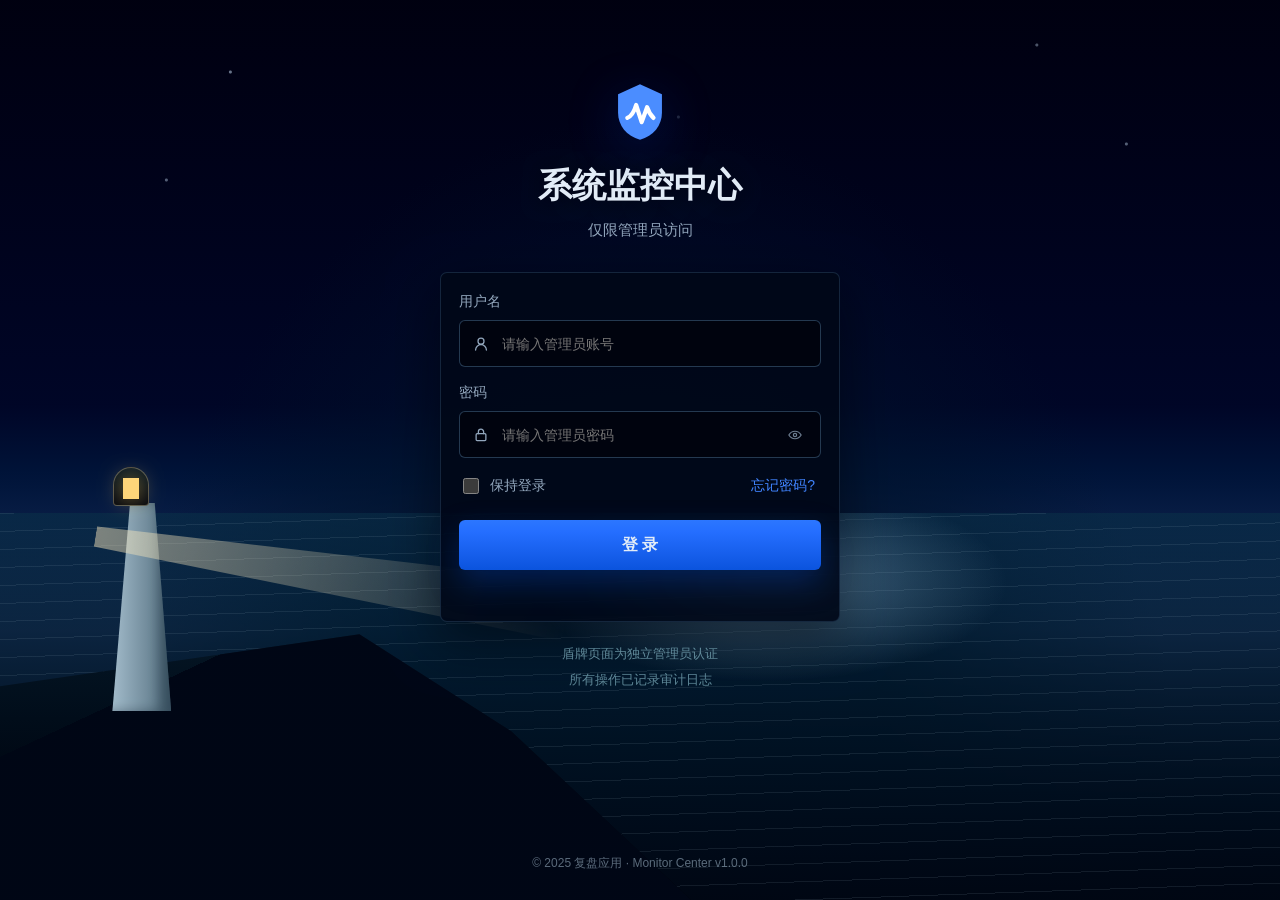
==== frontend/monitor/index.html @ ed0d32d6 "hotfix:logging entering issue" ====
<!doctype html>
<html lang="zh-CN">
  <head>
    <meta charset="UTF-8" />
    <meta name="viewport" content="width=device-width, initial-scale=1.0" />
    <meta http-equiv="Cache-Control" content="no-store, no-cache, must-revalidate, max-age=0" />
    <meta http-equiv="Pragma" content="no-cache" />
    <meta http-equiv="Expires" content="0" />
    <title>系统监控中心</title>
    <link rel="stylesheet" href="./styles.css?v=20260526-monitor-10" />
  </head>
  <body>
    <main id="monitor-app"></main>
    <script src="./app.js?v=20260526-monitor-10"></script>
  </body>
</html>
---- frontend/monitor/styles.css ----
:root {
  color-scheme: dark;
  --bg: oklch(14% 0.04 252);
  --panel: oklch(20% 0.035 252 / 0.9);
  --panel-2: oklch(24% 0.04 252 / 0.78);
  --line: oklch(42% 0.055 250 / 0.55);
  --line-soft: oklch(36% 0.045 250 / 0.38);
  --text: oklch(94% 0.018 250);
  --muted: oklch(72% 0.04 250);
  --faint: oklch(58% 0.04 250);
  --blue: oklch(64% 0.21 262);
  --blue-2: oklch(54% 0.22 262);
  --cyan: oklch(76% 0.15 210);
  --green: oklch(72% 0.18 142);
  --yellow: oklch(79% 0.16 84);
  --orange: oklch(70% 0.2 48);
  --red: oklch(66% 0.23 28);
  --violet: oklch(67% 0.23 303);
  --shadow: 0 24px 80px oklch(5% 0.03 252 / 0.5);
  font-family: "Microsoft YaHei UI", "Segoe UI", "PingFang SC", sans-serif;
}

* {
  box-sizing: border-box;
}

html,
body,
#monitor-app {
  min-height: 100%;
}

body {
  margin: 0;
  background:
    radial-gradient(circle at 20% 5%, oklch(27% 0.08 252 / 0.55), transparent 34rem),
    radial-gradient(circle at 78% 0%, oklch(22% 0.06 212 / 0.42), transparent 32rem),
    linear-gradient(180deg, oklch(12% 0.035 252), oklch(9% 0.035 252));
  color: var(--text);
}

button,
input {
  font: inherit;
}

button {
  color: inherit;
}

.monitor-login {
  min-height: 100vh;
  min-height: 100svh;
  display: grid;
  place-items: stretch;
  padding: 0;
  overflow: hidden;
  background:
    radial-gradient(circle at 50% 20%, oklch(24% 0.09 252 / 0.45), transparent 23rem),
    linear-gradient(180deg, oklch(9% 0.045 252), oklch(17% 0.07 256) 42%, oklch(12% 0.04 252));
}

.login-frame {
  position: relative;
  width: 100%;
  min-height: 100vh;
  min-height: 100svh;
  border: 0;
  border-radius: 0;
  overflow: hidden;
  box-shadow: inset 0 0 0 1px oklch(80% 0.08 252 / 0.04);
  background: oklch(10% 0.055 252);
}

.login-sky {
  position: absolute;
  inset: 0;
  background:
    radial-gradient(circle at 18% 8%, oklch(85% 0.04 250 / 0.55) 0 1px, transparent 2px),
    radial-gradient(circle at 81% 5%, oklch(85% 0.04 250 / 0.4) 0 1px, transparent 2px),
    radial-gradient(circle at 13% 20%, oklch(85% 0.04 250 / 0.45) 0 1px, transparent 2px),
    radial-gradient(circle at 88% 16%, oklch(85% 0.04 250 / 0.45) 0 1px, transparent 2px),
    radial-gradient(circle at 53% 13%, oklch(85% 0.04 250 / 0.18) 0 1px, transparent 2px),
    radial-gradient(ellipse at 50% 105%, oklch(18% 0.055 248 / 0.86) 0 32%, transparent 62%),
    linear-gradient(180deg, oklch(8% 0.055 253) 0%, oklch(14% 0.075 255) 45%, oklch(34% 0.085 268) 70%, oklch(12% 0.045 246) 100%);
}

.login-sea {
  position: absolute;
  inset: auto 0 0 0;
  height: 43%;
  background:
    radial-gradient(ellipse at 60% 18%, oklch(72% 0.06 238 / 0.55), transparent 22%),
    repeating-linear-gradient(178deg, oklch(74% 0.035 232 / 0.12) 0 1px, transparent 1px 18px),
    linear-gradient(180deg, oklch(30% 0.06 240 / 0.55), oklch(12% 0.04 240));
}

.login-cliff {
  position: absolute;
  left: 0;
  bottom: 0;
  width: 54%;
  height: 36%;
  background:
    linear-gradient(155deg, transparent 0 28%, oklch(12% 0.045 242) 28% 100%),
    linear-gradient(180deg, oklch(22% 0.04 246), oklch(7% 0.03 246));
  clip-path: polygon(0 34%, 52% 18%, 74% 48%, 100% 100%, 0 100%);
}

.lighthouse {
  position: absolute;
  left: clamp(34px, 8vw, 118px);
  bottom: clamp(170px, 21vh, 260px);
  width: clamp(58px, 6vw, 92px);
  height: clamp(205px, 28vh, 325px);
}

.lighthouse::before {
  content: "";
  position: absolute;
  inset: 44px 8px 0 10px;
  background: linear-gradient(90deg, oklch(78% 0.035 235), oklch(52% 0.04 235));
  clip-path: polygon(30% 0, 72% 0, 100% 100%, 0 100%);
  box-shadow: inset -12px 0 12px oklch(17% 0.04 235 / 0.35);
}

.lighthouse::after {
  content: "";
  position: absolute;
  left: -4px;
  top: 48px;
  width: min(48vw, 620px);
  height: 72px;
  transform: rotate(9deg);
  transform-origin: 40px 16px;
  background: linear-gradient(90deg, oklch(93% 0.06 88 / 0.48), transparent 78%);
  clip-path: polygon(0 36%, 100% 0, 100% 100%, 0 64%);
  filter: blur(0.5px);
}

.lamp {
  position: absolute;
  left: 11px;
  top: 8px;
  width: 36px;
  height: 39px;
  border-radius: 18px 18px 4px 4px;
  background: linear-gradient(180deg, oklch(20% 0.035 246), oklch(10% 0.035 246));
  border: 1px solid oklch(78% 0.05 88 / 0.4);
}

.lamp::after {
  content: "";
  position: absolute;
  inset: 10px 9px 6px;
  background: oklch(89% 0.12 86);
  box-shadow: 0 0 22px oklch(88% 0.15 86 / 0.7);
}

.login-panel {
  position: relative;
  z-index: 1;
  width: min(560px, calc(100% - 48px));
  margin: clamp(48px, 9vh, 104px) auto 0;
  text-align: center;
}

.brand-mark {
  width: 54px;
  height: 62px;
  margin: 0 auto 20px;
  display: grid;
  place-items: center;
  color: var(--text);
  filter: drop-shadow(0 12px 24px oklch(34% 0.18 262 / 0.35));
}

.brand-mark svg {
  width: 100%;
  height: 100%;
}

.login-panel h1 {
  margin: 0;
  font-size: clamp(28px, 6vw, 34px);
  letter-spacing: 0;
  font-weight: 800;
  text-shadow: 0 2px 18px oklch(8% 0.04 252 / 0.65);
}

.login-panel .subtitle {
  margin: 12px 0 32px;
  color: var(--muted);
  font-size: 15px;
}

.login-card {
  width: min(400px, 100%);
  margin: 0 auto;
  text-align: left;
  padding: 20px 18px 18px;
  border-radius: 7px;
  background: oklch(13% 0.045 252 / 0.92);
  border: 1px solid oklch(38% 0.06 250 / 0.5);
  box-shadow: 0 18px 50px oklch(5% 0.04 252 / 0.5);
}

.field {
  display: grid;
  gap: 9px;
  margin-bottom: 17px;
  color: var(--muted);
  font-size: 14px;
}

.input-row {
  height: 47px;
  display: flex;
  align-items: center;
  gap: 10px;
  border: 1px solid oklch(39% 0.055 250 / 0.8);
  border-radius: 6px;
  background: oklch(10% 0.035 252 / 0.9);
  padding: 0 12px;
}

.input-row svg {
  width: 18px;
  height: 18px;
  color: var(--muted);
  flex: 0 0 auto;
}

.input-row input {
  width: 100%;
  border: 0;
  outline: 0;
  background: transparent;
  color: var(--text);
}

.reveal-button {
  width: 28px;
  height: 28px;
  border: 0;
  background: transparent;
  display: grid;
  place-items: center;
  cursor: pointer;
  opacity: 0.75;
}

.login-options {
  display: flex;
  align-items: center;
  justify-content: space-between;
  margin: 2px 0 23px;
  font-size: 14px;
  color: var(--muted);
}

.checkbox {
  display: flex;
  align-items: center;
  gap: 8px;
}

.checkbox input {
  width: 16px;
  height: 16px;
  accent-color: var(--blue);
}

.linklike {
  border: 0;
  background: transparent;
  color: var(--blue);
  cursor: pointer;
}

.login-submit {
  border: 0;
  border-radius: 6px;
  cursor: pointer;
  background: linear-gradient(180deg, oklch(61% 0.23 262), oklch(50% 0.22 262));
  color: var(--text);
  font-weight: 800;
  box-shadow: 0 13px 30px oklch(45% 0.2 262 / 0.35);
}

.login-submit {
  width: 100%;
  height: 50px;
  font-size: 16px;
}

.login-note {
  margin: clamp(16px, 2.6vh, 28px) auto 0;
  display: grid;
  gap: 8px;
  place-items: center;
  color: oklch(69% 0.055 220 / 0.8);
  font-size: 13px;
  text-align: center;
}

.login-error {
  min-height: 21px;
  margin-top: 12px;
  color: var(--red);
  font-size: 13px;
  text-align: center;
}

.login-footer {
  position: absolute;
  left: 0;
  right: 0;
  bottom: 28px;
  z-index: 1;
  text-align: center;
  color: oklch(72% 0.035 240 / 0.62);
  font-size: 12px;
}

.dashboard {
  min-height: 100vh;
  display: grid;
  grid-template-columns: clamp(168px, 10.8vw, 196px) minmax(0, 1fr);
  background:
    radial-gradient(circle at 95% 0%, oklch(26% 0.075 250 / 0.42), transparent 36rem),
    linear-gradient(180deg, oklch(10% 0.045 252), oklch(8% 0.03 252));
}

.sidebar {
  position: sticky;
  top: 0;
  height: 100vh;
  padding: clamp(16px, 1.35vw, 22px) 14px;
  border-right: 1px solid var(--line-soft);
  background: linear-gradient(180deg, oklch(12% 0.045 252 / 0.96), oklch(9% 0.035 252 / 0.96));
}

.side-brand {
  display: flex;
  align-items: center;
  gap: 10px;
  margin-bottom: 25px;
  font-size: 18px;
  font-weight: 800;
}

.mini-mark {
  width: 29px;
  height: 34px;
  flex: 0 0 auto;
}

.side-nav {
  display: grid;
  gap: 8px;
}

.side-nav button,
.logout-button {
  display: flex;
  align-items: center;
  gap: 12px;
  min-height: 45px;
  border: 0;
  border-radius: 6px;
  background: transparent;
  color: var(--muted);
  padding: 0 12px;
  cursor: pointer;
  text-align: left;
}

.side-nav .active {
  color: oklch(84% 0.13 258);
  background: oklch(28% 0.09 258 / 0.48);
}

.side-nav svg,
.logout-button svg {
  width: 18px;
  height: 18px;
}

.logout-button {
  position: absolute;
  bottom: 26px;
  left: 17px;
  color: var(--red);
}

.main {
  min-width: 0;
  width: min(100%, 1760px);
  margin: 0 auto;
  padding: clamp(14px, 1.2vw, 20px) clamp(16px, 1.5vw, 24px) 26px;
}

.topbar {
  display: flex;
  align-items: center;
  justify-content: space-between;
  gap: 18px;
  margin-bottom: 16px;
  flex-wrap: wrap;
}

.title-row {
  display: flex;
  align-items: center;
  gap: 12px;
}

.title-row h1 {
  margin: 0;
  font-size: 25px;
  letter-spacing: 0;
}

.shield-ok {
  display: grid;
  place-items: center;
  width: 25px;
  height: 25px;
  border-radius: 7px;
  background: var(--green);
  color: oklch(10% 0.04 142);
  font-weight: 900;
}

.top-meta {
  display: flex;
  align-items: center;
  justify-content: flex-end;
  flex-wrap: wrap;
  gap: 22px;
  color: var(--muted);
}

.auto-pill {
  padding: 7px 16px;
  border-radius: 999px;
  color: var(--green);
  background: oklch(31% 0.12 150 / 0.45);
}

.refresh-button {
  border: 1px solid var(--line);
  border-radius: 6px;
  cursor: pointer;
  background: linear-gradient(180deg, oklch(22% 0.05 252 / 0.92), oklch(15% 0.04 252 / 0.94));
  color: oklch(84% 0.08 252);
  box-shadow: inset 0 1px 0 oklch(100% 0 0 / 0.04), 0 10px 24px oklch(5% 0.03 252 / 0.24);
  width: auto;
  height: 39px;
  min-width: 118px;
  max-width: 150px;
  padding: 0 14px;
  display: inline-flex;
  align-items: center;
  justify-content: center;
  gap: 8px;
  white-space: nowrap;
  overflow: hidden;
  line-height: 1;
}

.refresh-button svg {
  width: 17px !important;
  height: 17px !important;
  max-width: 17px !important;
  max-height: 17px !important;
  min-width: 17px;
  min-height: 17px;
  flex: 0 0 auto;
  display: block;
  stroke-width: 1.8;
  color: var(--blue);
}

.status-grid {
  display: grid;
  grid-template-columns: repeat(auto-fit, minmax(210px, 1fr));
  gap: clamp(10px, 1vw, 16px);
  margin-bottom: clamp(10px, 1vw, 16px);
}

.status-tile,
.panel,
.subpanel,
.metric-box {
  border: 1px solid var(--line);
  background: linear-gradient(180deg, var(--panel), oklch(17% 0.035 252 / 0.88));
  box-shadow: inset 0 1px 0 oklch(100% 0 0 / 0.04);
}

.status-tile {
  min-height: clamp(92px, 7vw, 111px);
  border-radius: 6px;
  padding: clamp(12px, 1vw, 16px) clamp(12px, 1.1vw, 18px);
  position: relative;
  overflow: hidden;
}

.tile-label {
  display: flex;
  align-items: center;
  gap: 8px;
  color: var(--text);
  font-size: 14px;
}

.dot {
  width: 13px;
  height: 13px;
  border-radius: 999px;
  background: var(--green);
  box-shadow: 0 0 14px currentColor;
}

.dot.blue {
  background: var(--blue);
}

.tile-value {
  margin: 13px 0 6px;
  font-size: clamp(18px, 1.35vw, 24px);
  font-weight: 800;
  color: var(--text);
  max-width: calc(100% - 46px);
  overflow-wrap: anywhere;
  line-height: 1.15;
}

.tile-value.ok {
  color: var(--green);
}

.tile-value.warn {
  color: var(--yellow);
}

.tile-sub {
  color: var(--muted);
  font-size: 13px;
}

.tile-icon {
  position: absolute;
  right: 18px;
  bottom: 20px;
  width: clamp(34px, 2.6vw, 44px);
  height: clamp(34px, 2.6vw, 44px);
  border-radius: 50%;
  display: grid;
  place-items: center;
  background: oklch(30% 0.12 150 / 0.55);
  color: var(--green);
}

.tile-icon.blue {
  background: oklch(31% 0.13 258 / 0.55);
  color: oklch(78% 0.14 258);
}

.tile-icon svg {
  width: 24px;
  height: 24px;
}

.dashboard-grid {
  display: grid;
  grid-template-columns: 1.15fr 0.86fr 0.68fr;
  gap: clamp(10px, 1vw, 16px);
  align-items: start;
}

.overview-grid {
  grid-template-columns: minmax(520px, 1.35fr) minmax(360px, 0.9fr);
}

.overview-grid .wide-panel {
  grid-row: span 2;
}

.single-grid {
  display: grid;
  grid-template-columns: minmax(0, 1fr);
  gap: clamp(10px, 1vw, 16px);
  align-items: start;
}

.content-page-grid {
  grid-template-columns: minmax(420px, 0.95fr) minmax(520px, 1.05fr);
}

.tall-panel {
  min-height: 360px;
}

.panel {
  border-radius: 6px;
  padding: clamp(10px, 0.85vw, 14px);
  min-width: 0;
}

.panel h2 {
  margin: 0 0 13px;
  font-size: 16px;
}

.panel-head {
  display: flex;
  align-items: center;
  justify-content: space-between;
  gap: 12px;
}

.panel-link {
  border: 0;
  background: transparent;
  color: var(--blue);
  cursor: pointer;
  font-size: 13px;
}

.business-overview {
  display: grid;
  grid-template-columns: 1.35fr 0.9fr;
  gap: 16px;
}

.metric-grid {
  display: grid;
  grid-template-columns: repeat(3, minmax(0, 1fr));
  gap: 10px;
}

.metric-box {
  min-height: 66px;
  border-radius: 5px;
  padding: 10px 12px;
}

.metric-button {
  width: 100%;
  text-align: left;
  color: inherit;
  cursor: pointer;
}

.metric-button:hover {
  border-color: oklch(58% 0.15 258 / 0.72);
  background: linear-gradient(180deg, oklch(24% 0.055 252 / 0.92), oklch(18% 0.045 252 / 0.9));
}

.metric-label {
  color: var(--muted);
  font-size: 13px;
}

.metric-value {
  margin-top: 8px;
  font-size: 25px;
  font-weight: 800;
}

.metric-value.orange {
  color: var(--orange);
}

.metric-value.green {
  color: var(--green);
}

.metric-value.red {
  color: var(--red);
}

.donut-wrap {
  display: grid;
  grid-template-columns: 128px 1fr;
  gap: 18px;
  align-items: center;
  border-left: 1px solid var(--line-soft);
  padding-left: 16px;
}

.split-summary {
  display: grid;
  gap: 14px;
  border-left: 1px solid var(--line-soft);
  padding-left: 16px;
  align-content: center;
}

.split-summary h3 {
  margin: 0;
  font-size: 14px;
  color: var(--muted);
}

.split-bar {
  display: flex;
  height: 18px;
  overflow: hidden;
  border-radius: 999px;
  background: oklch(28% 0.025 252);
  border: 1px solid var(--line-soft);
}

.split-bar span {
  min-width: 0;
}

.split-bar .event {
  background: linear-gradient(90deg, var(--blue), var(--cyan));
}

.split-bar .anxiety {
  background: linear-gradient(90deg, var(--violet), oklch(70% 0.18 330));
}

.split-rows {
  display: grid;
  gap: 10px;
}

.split-rows div {
  display: grid;
  grid-template-columns: 1fr auto auto;
  gap: 10px;
  align-items: center;
  color: var(--muted);
}

.split-rows span {
  display: inline-flex;
  align-items: center;
  gap: 7px;
}

.event-text {
  color: var(--cyan);
}

.anxiety-text {
  color: var(--violet);
}

.donut {
  width: 128px;
  height: 128px;
  border-radius: 50%;
  background: conic-gradient(var(--blue) 0 69%, var(--violet) 69% 100%);
  position: relative;
}

.donut::after {
  content: "";
  position: absolute;
  inset: 33px;
  border-radius: 50%;
  background: oklch(15% 0.04 252);
  box-shadow: inset 0 0 16px oklch(5% 0.03 252 / 0.65);
}

.donut-stat {
  display: grid;
  gap: 12px;
}

.big-percent {
  color: var(--violet);
  font-size: 27px;
  font-weight: 900;
}

.legend {
  display: grid;
  gap: 8px;
  color: var(--muted);
  font-size: 13px;
}

.legend span {
  display: inline-flex;
  align-items: center;
  gap: 7px;
}

.swatch {
  width: 10px;
  height: 10px;
  border-radius: 2px;
  background: var(--blue);
}

.swatch.violet {
  background: var(--violet);
}

.health-table,
.api-table {
  width: 100%;
  border-collapse: collapse;
  font-size: 13px;
}

.health-table th,
.health-table td,
.api-table th,
.api-table td {
  padding: 7px 8px;
  border-bottom: 1px solid oklch(40% 0.04 250 / 0.25);
  text-align: left;
  white-space: nowrap;
}

.api-table td:first-child,
.health-table td:first-child {
  white-space: normal;
  overflow-wrap: anywhere;
}

.config-table th {
  width: 180px;
}

.config-table td {
  white-space: normal;
  overflow-wrap: anywhere;
}

.health-table th,
.api-table th {
  color: var(--muted);
  font-weight: 500;
  background: oklch(31% 0.035 252 / 0.42);
}

.ok-text {
  color: var(--green);
}

.bad-text {
  color: var(--red);
}

.chart {
  height: 214px;
  display: grid;
  grid-template-columns: 32px 1fr 32px;
  gap: 10px;
}

.axis {
  display: flex;
  flex-direction: column;
  justify-content: space-between;
  color: var(--muted);
  font-size: 11px;
}

.bars {
  display: grid;
  grid-template-columns: repeat(8, 1fr);
  gap: 12px;
  align-items: end;
  padding: 12px 0 3px;
  border-bottom: 1px solid var(--line-soft);
  background:
    linear-gradient(180deg, transparent 24%, oklch(37% 0.035 252 / 0.18) 25%, transparent 26%),
    linear-gradient(180deg, transparent 49%, oklch(37% 0.035 252 / 0.18) 50%, transparent 51%),
    linear-gradient(180deg, transparent 74%, oklch(37% 0.035 252 / 0.18) 75%, transparent 76%);
}

.bar-group {
  display: flex;
  align-items: end;
  justify-content: center;
  gap: 5px;
  min-height: 100%;
}

.bar {
  width: 9px;
  border-radius: 4px 4px 0 0;
  background: var(--blue);
  min-height: 6px;
}

.bar.violet {
  background: var(--violet);
}

.bar.cyan {
  background: var(--cyan);
}

.bar.orange {
  background: var(--orange);
}

.trend-labels {
  grid-column: 2;
  display: grid;
  grid-template-columns: repeat(8, 1fr);
  gap: 12px;
  margin-top: -6px;
  color: var(--muted);
  font-size: 12px;
  text-align: center;
}

.chart-legend {
  display: flex;
  flex-wrap: wrap;
  gap: 16px;
  justify-content: center;
  margin: 0 0 8px;
  color: var(--muted);
  font-size: 12px;
}

.chart-legend span {
  display: inline-flex;
  align-items: center;
  gap: 6px;
}

.error-list,
.warning-list,
.pending-list,
.record-list {
  display: grid;
  gap: 9px;
}

.error-item,
.warning-item,
.pending-item,
.record-item {
  display: grid;
  grid-template-columns: minmax(0, 1fr) auto;
  gap: 10px;
  align-items: center;
  min-height: 44px;
  padding: 8px 10px;
  border-radius: 5px;
  background: oklch(22% 0.035 252 / 0.58);
  min-width: 0;
}

.record-title {
  line-height: 1.45;
}

.record-meta {
  display: inline-flex;
  align-items: center;
  gap: 10px;
  justify-content: flex-end;
  white-space: nowrap;
}

.error-item > *,
.warning-item > *,
.pending-item > *,
.record-item > * {
  min-width: 0;
  overflow-wrap: anywhere;
}

.method-tag {
  padding: 4px 8px;
  border-radius: 4px;
  font-size: 12px;
  font-weight: 800;
  background: oklch(39% 0.15 28 / 0.55);
  color: oklch(82% 0.13 28);
}

.method-tag.patch {
  background: oklch(35% 0.12 185 / 0.55);
  color: oklch(80% 0.13 185);
}

.error-code {
  color: var(--red);
}

.muted {
  color: var(--muted);
}

.quality-grid,
.ops-grid {
  display: grid;
  gap: 12px;
}

.quality-kpis {
  display: grid;
  grid-template-columns: repeat(5, minmax(0, 1fr));
}

.quality-kpis .metric-box {
  border-radius: 0;
}

.quality-kpis .metric-box:first-child {
  border-radius: 5px 0 0 5px;
}

.quality-kpis .metric-box:last-child {
  border-radius: 0 5px 5px 0;
}

.split {
  display: grid;
  grid-template-columns: 1fr 1.2fr;
  gap: 12px;
}

.mini-donut-row {
  display: grid;
  grid-template-columns: 120px 1fr;
  gap: 12px;
  align-items: center;
}

.mini-donut {
  width: 112px;
  height: 112px;
  border-radius: 50%;
  background: conic-gradient(var(--blue) 0 39%, var(--violet) 39% 61%, var(--yellow) 61% 80%, var(--cyan) 80% 94%, oklch(75% 0.04 245) 94% 100%);
  position: relative;
}

.mini-donut::after {
  content: "";
  position: absolute;
  inset: 30px;
  border-radius: 50%;
  background: oklch(16% 0.04 252);
}

.content-grid {
  display: grid;
  grid-template-columns: 1.1fr 0.8fr;
  gap: 12px;
}

.progress-list {
  display: grid;
  gap: 13px;
}

.progress-row {
  display: grid;
  grid-template-columns: 70px 1fr 52px;
  gap: 10px;
  align-items: center;
  font-size: 13px;
}

.track {
  height: 8px;
  border-radius: 999px;
  background: oklch(32% 0.025 252);
  overflow: hidden;
}

.fill {
  display: block;
  height: 100%;
  border-radius: inherit;
  background: linear-gradient(90deg, var(--blue), var(--cyan));
}

.subpanel {
  border-radius: 5px;
  padding: 12px;
}

.subpanel h3 {
  margin: 0 0 8px;
  font-size: 14px;
}

.subpanel .number {
  font-size: 27px;
  font-weight: 900;
  color: var(--green);
}

.subpanel .number.red {
  color: var(--red);
}

.two-columns {
  display: grid;
  grid-template-columns: 1fr 1fr;
  gap: 12px;
}

.record-kind {
  padding: 3px 9px;
  border-radius: 4px;
  background: oklch(34% 0.12 260 / 0.68);
  color: oklch(84% 0.1 260);
  font-size: 12px;
  min-width: 42px;
  text-align: center;
}

.record-kind.anxiety {
  background: oklch(34% 0.12 304 / 0.68);
  color: oklch(84% 0.1 304);
}

.monitor-footer {
  margin-top: 19px;
  text-align: center;
  color: var(--muted);
  font-size: 13px;
}

@media (max-width: 1540px) {
  .status-grid {
    grid-template-columns: repeat(3, minmax(0, 1fr));
  }

  .dashboard-grid,
  .overview-grid,
  .content-page-grid {
    grid-template-columns: 1fr;
  }

  .overview-grid .wide-panel {
    grid-row: auto;
  }
}

@media (min-width: 1541px) {
  .dashboard-grid .panel:nth-child(1) {
    grid-column: span 1;
  }

  .dashboard-grid .panel:nth-child(4),
  .dashboard-grid .panel:nth-child(7) {
    grid-column: span 1;
  }
}

@media (min-width: 980px) and (max-height: 780px) {
  .login-panel {
    margin-top: 36px;
  }

  .brand-mark {
    width: 44px;
    height: 52px;
    margin-bottom: 12px;
  }

  .login-panel h1 {
    font-size: 30px;
  }

  .login-panel .subtitle {
    margin-bottom: 20px;
  }

  .login-card {
    padding: 16px;
  }

  .field {
    margin-bottom: 12px;
  }

  .input-row {
    height: 42px;
  }

  .login-submit {
    height: 44px;
  }

  .login-footer {
    bottom: 14px;
  }
}

@media (max-width: 860px) {
  .dashboard {
    grid-template-columns: 1fr;
  }

  .sidebar {
    position: relative;
    height: auto;
    display: grid;
    grid-template-columns: 1fr;
  }

  .side-nav {
    grid-template-columns: repeat(2, minmax(0, 1fr));
  }

  .logout-button {
    position: relative;
    left: auto;
    bottom: auto;
    margin-top: 14px;
  }

  .main {
    padding: 18px 14px 24px;
  }

  .topbar,
  .top-meta,
  .business-overview,
  .donut-wrap,
  .split,
  .content-grid,
  .two-columns {
    grid-template-columns: 1fr;
    display: grid;
  }

  .status-grid,
  .metric-grid,
  .quality-kpis {
    grid-template-columns: repeat(2, minmax(0, 1fr));
  }

  .donut-wrap {
    border-left: 0;
    padding-left: 0;
  }

  .split-summary {
    border-left: 0;
    padding-left: 0;
  }
}

@media (max-width: 520px) {
  .login-frame {
    min-height: 100vh;
  }

  .login-panel {
    width: calc(100% - 28px);
    margin-top: 106px;
  }

  .lighthouse {
    left: 24px;
    bottom: 170px;
    transform: scale(0.84);
    transform-origin: left bottom;
  }

  .status-grid,
  .metric-grid,
  .quality-kpis,
  .side-nav {
    grid-template-columns: 1fr;
  }

  .health-table,
  .api-table {
    font-size: 12px;
  }
}
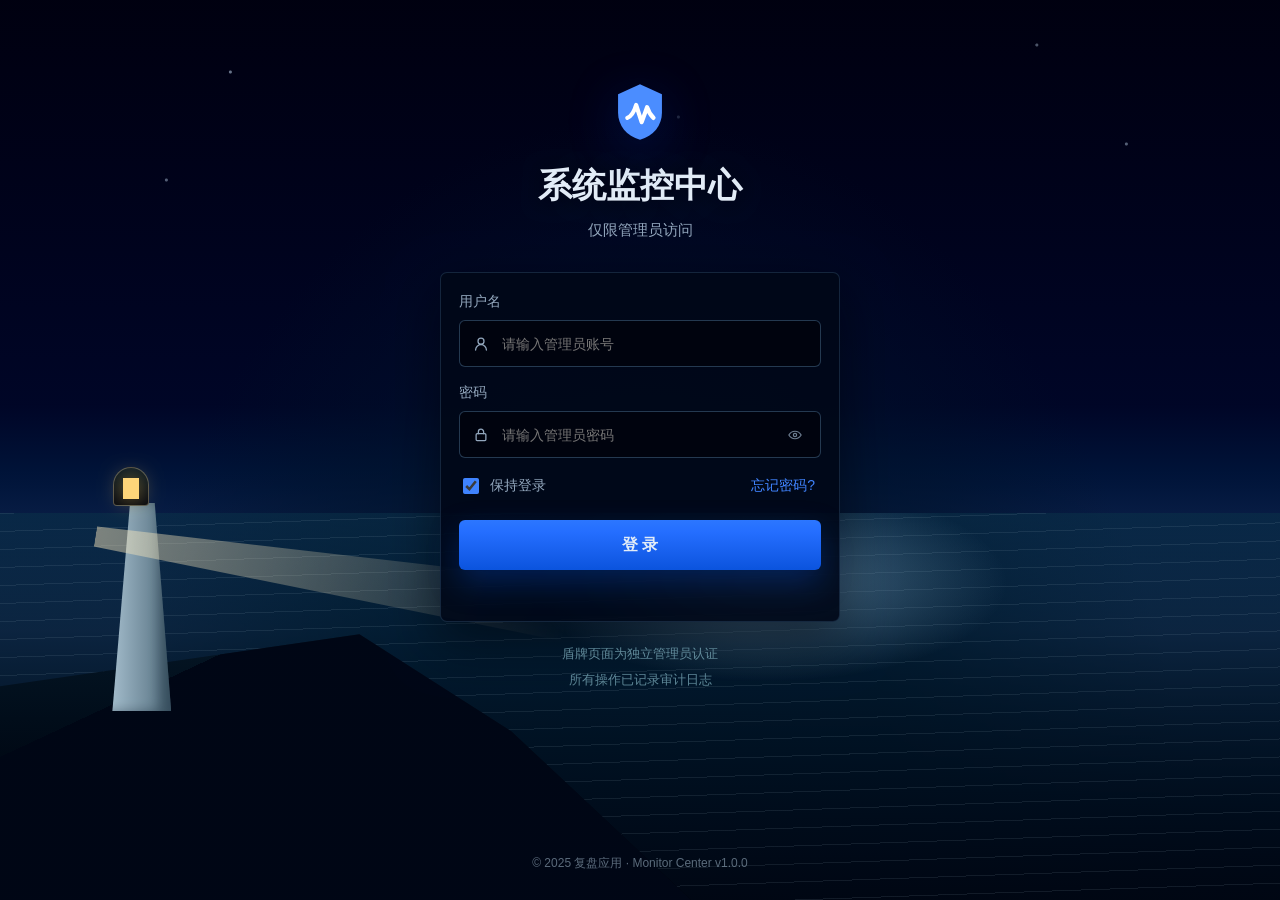
==== commit 05684068: "monitor page expiration" ====
--- a/frontend/monitor/index.html
+++ b/frontend/monitor/index.html
@@ -7,10 +7,10 @@
     <meta http-equiv="Pragma" content="no-cache" />
     <meta http-equiv="Expires" content="0" />
     <title>系统监控中心</title>
-    <link rel="stylesheet" href="./styles.css?v=20260526-monitor-10" />
+    <link rel="stylesheet" href="./styles.css?v=20260526-monitor-13" />
   </head>
   <body>
     <main id="monitor-app"></main>
-    <script src="./app.js?v=20260526-monitor-10"></script>
+    <script src="./app.js?v=20260526-monitor-13"></script>
   </body>
 </html>
--- a/frontend/monitor/styles.css
+++ b/frontend/monitor/styles.css
@@ -961,12 +961,46 @@
   line-height: 1.45;
 }
 
+.record-item-detailed {
+  grid-template-columns: minmax(0, 1fr) minmax(0, 206px);
+  align-items: start;
+}
+
+.record-title-stack,
+.record-time-stack {
+  display: grid;
+  gap: 4px;
+  min-width: 0;
+}
+
+.record-title-stack {
+  overflow: hidden;
+}
+
+.record-title {
+  overflow-wrap: anywhere;
+  word-break: break-word;
+}
+
+.record-subtitle,
+.record-time-stack {
+  color: var(--muted);
+  font-size: 12px;
+  line-height: 1.35;
+}
+
+.record-time-stack {
+  text-align: right;
+  overflow-wrap: anywhere;
+}
+
 .record-meta {
-  display: inline-flex;
-  align-items: center;
-  gap: 10px;
-  justify-content: flex-end;
-  white-space: nowrap;
+  display: grid;
+  grid-template-columns: 42px minmax(0, 1fr);
+  align-items: center;
+  gap: 8px;
+  justify-self: stretch;
+  min-width: 0;
 }
 
 .error-item > *,
@@ -1111,13 +1145,17 @@
 }
 
 .record-kind {
-  padding: 3px 9px;
+  display: inline-grid;
+  place-items: center;
+  width: 42px;
+  min-height: 24px;
+  padding: 0;
   border-radius: 4px;
   background: oklch(34% 0.12 260 / 0.68);
   color: oklch(84% 0.1 260);
   font-size: 12px;
-  min-width: 42px;
   text-align: center;
+  line-height: 1;
 }
 
 .record-kind.anxiety {
@@ -1282,4 +1320,16 @@
   .api-table {
     font-size: 12px;
   }
-}
+
+  .record-item-detailed {
+    grid-template-columns: 1fr;
+  }
+
+  .record-meta {
+    justify-self: start;
+  }
+
+  .record-time-stack {
+    text-align: left;
+  }
+}
